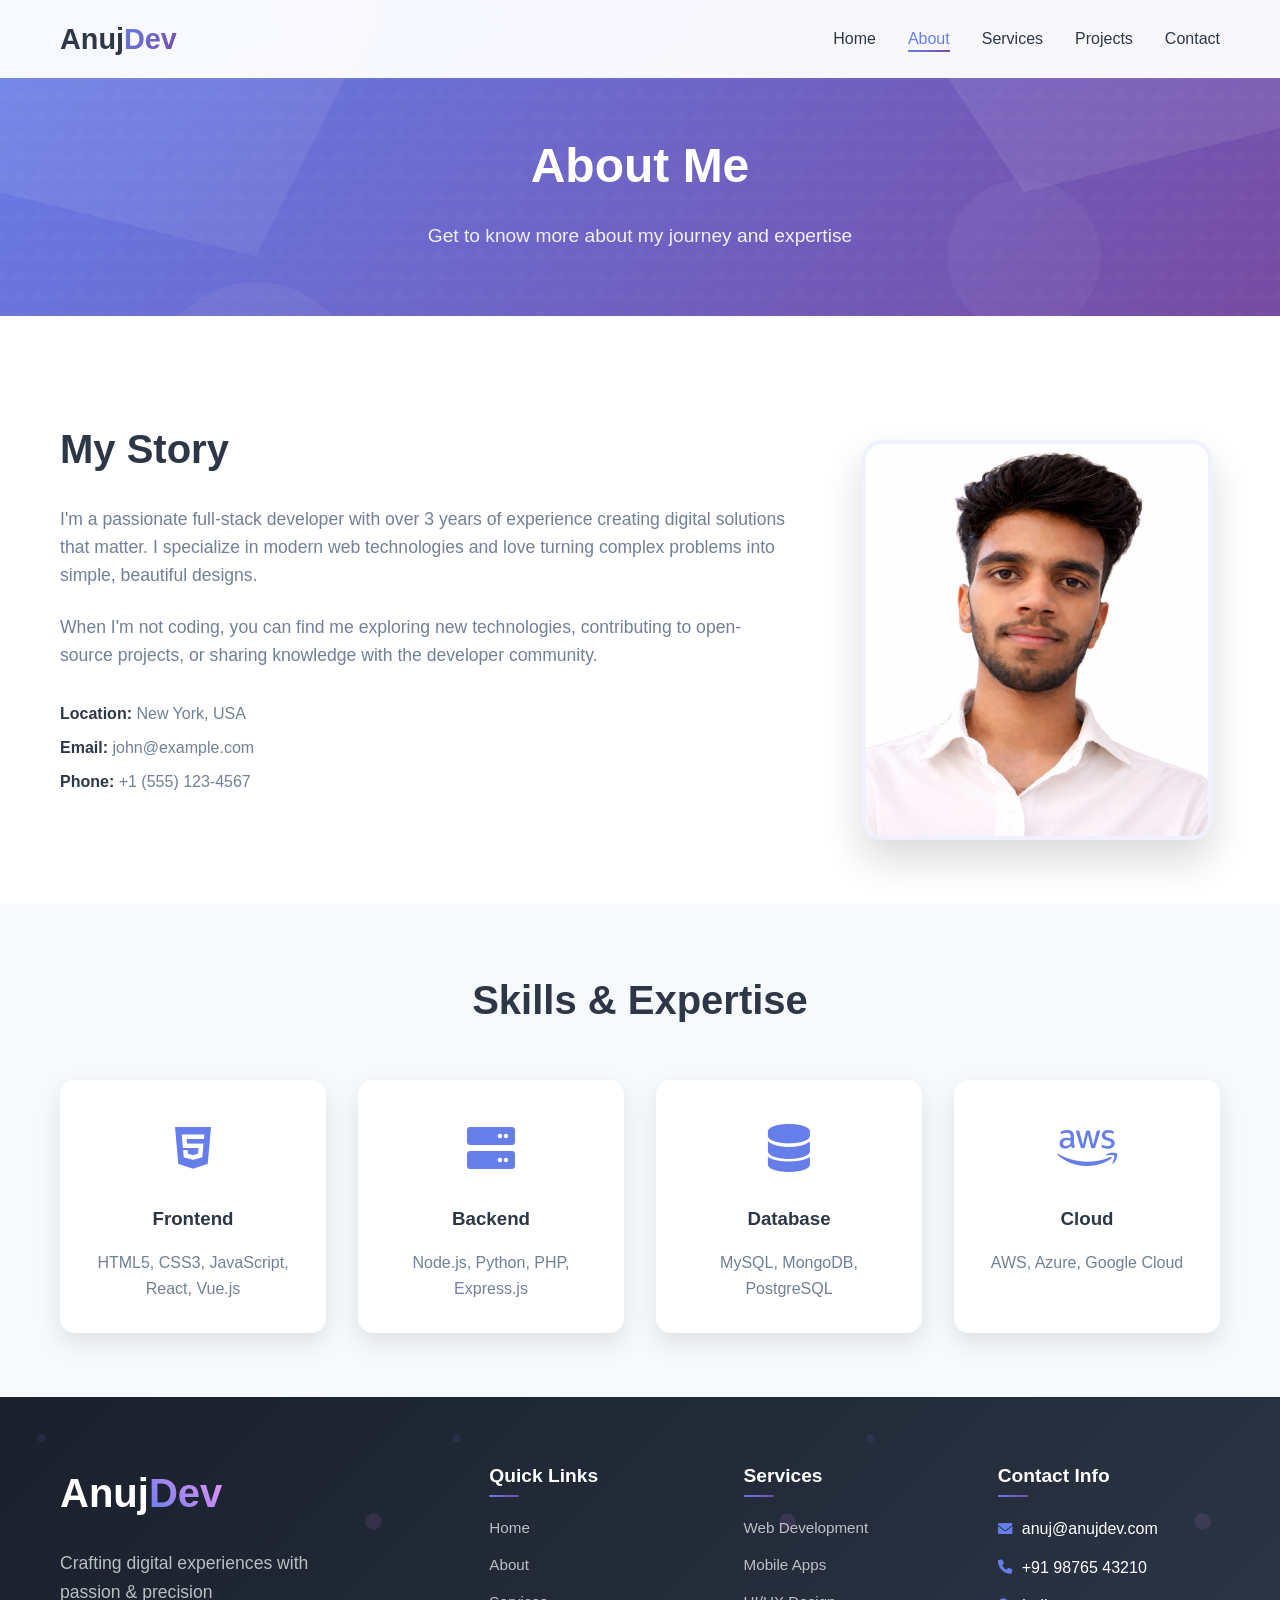
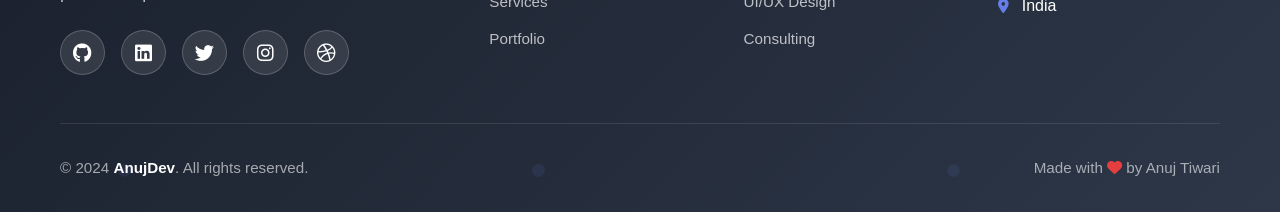
==== about.html @ 418817ad "Initial website upload" ====
<!DOCTYPE html>
<html lang="en">
<head>
    <meta charset="UTF-8">
    <meta name="viewport" content="width=device-width, initial-scale=1.0">
    <title>AnujDev - About</title>
    <link rel="icon" type="image/svg+xml" href="data:image/svg+xml,<svg xmlns='http://www.w3.org/2000/svg' viewBox='0 0 100 100'><text y='.9em' font-size='90'>💻</text></svg>">
    <link rel="stylesheet" href="css/style.css">
    <link href="https://cdnjs.cloudflare.com/ajax/libs/font-awesome/6.0.0/css/all.min.css" rel="stylesheet">
</head>
<body>
    <nav class="navbar">
        <div class="nav-container">
            <div class="logo">Anuj<span class="logo-accent">Dev</span></div>
            <ul class="nav-menu">
                <li><a href="index.html">Home</a></li>
                <li><a href="about.html" class="active">About</a></li>
                <li><a href="services.html">Services</a></li>
                <li><a href="portfolio.html">Projects</a></li>
                <li><a href="contact.html">Contact</a></li>
            </ul>
            <div class="hamburger">
                <span></span>
                <span></span>
                <span></span>
            </div>
        </div>
    </nav>

    <section class="page-header">
        <div class="container">
            <h1>About Me</h1>
            <p>Get to know more about my journey and expertise</p>
        </div>
    </section>

    <section class="about-content">
        <div class="container">
            <div class="about-grid">
                <div class="about-text">
                    <h2>My Story</h2>
                    <p>I'm a passionate full-stack developer with over 3 years of experience creating digital solutions that matter. I specialize in modern web technologies and love turning complex problems into simple, beautiful designs.</p>
                    <p>When I'm not coding, you can find me exploring new technologies, contributing to open-source projects, or sharing knowledge with the developer community.</p>
                    <div class="personal-info">
                        <div class="info-item">
                            <strong>Location:</strong> New York, USA
                        </div>
                        <div class="info-item">
                            <strong>Email:</strong> john@example.com
                        </div>
                        <div class="info-item">
                            <strong>Phone:</strong> +1 (555) 123-4567
                        </div>
                    </div>
                </div>
                <div class="about-image">
                    <img src="images/Profile.jpg" alt="Anuj Tiwari" class="about-profile-photo">
                </div>
            </div>
        </div>
    </section>

    <section class="skills">
        <div class="container">
            <h2>Skills & Expertise</h2>
            <div class="skills-grid">
                <div class="skill-item">
                    <div class="skill-icon">
                        <i class="fab fa-html5"></i>
                    </div>
                    <h3>Frontend</h3>
                    <p>HTML5, CSS3, JavaScript, React, Vue.js</p>
                </div>
                <div class="skill-item">
                    <div class="skill-icon">
                        <i class="fas fa-server"></i>
                    </div>
                    <h3>Backend</h3>
                    <p>Node.js, Python, PHP, Express.js</p>
                </div>
                <div class="skill-item">
                    <div class="skill-icon">
                        <i class="fas fa-database"></i>
                    </div>
                    <h3>Database</h3>
                    <p>MySQL, MongoDB, PostgreSQL</p>
                </div>
                <div class="skill-item">
                    <div class="skill-icon">
                        <i class="fab fa-aws"></i>
                    </div>
                    <h3>Cloud</h3>
                    <p>AWS, Azure, Google Cloud</p>
                </div>
            </div>
        </div>
    </section>

    <footer class="footer">
        <div class="container">
            <div class="footer-content">
                <div class="footer-brand">
                    <div class="footer-logo">Anuj<span class="logo-accent">Dev</span></div>
                    <p class="footer-tagline">Crafting digital experiences with passion & precision</p>
                    <div class="footer-social">
                        <a href="https://github.com/Anuj-Tiwari2504" target="_blank" class="footer-social-link"><i class="fab fa-github"></i></a>
                        <a href="https://www.linkedin.com/in/anuj-tiwari-32aa5432b" target="_blank" class="footer-social-link"><i class="fab fa-linkedin"></i></a>
                        <a href="#" class="footer-social-link"><i class="fab fa-twitter"></i></a>
                        <a href="#" class="footer-social-link"><i class="fab fa-instagram"></i></a>
                        <a href="#" class="footer-social-link"><i class="fab fa-dribbble"></i></a>
                    </div>
                </div>
                <div class="footer-links">
                    <div class="footer-column">
                        <h4>Quick Links</h4>
                        <ul>
                            <li><a href="index.html">Home</a></li>
                            <li><a href="about.html">About</a></li>
                            <li><a href="services.html">Services</a></li>
                            <li><a href="portfolio.html">Portfolio</a></li>
                        </ul>
                    </div>
                    <div class="footer-column">
                        <h4>Services</h4>
                        <ul>
                            <li><a href="services.html">Web Development</a></li>
                            <li><a href="services.html">Mobile Apps</a></li>
                            <li><a href="services.html">UI/UX Design</a></li>
                            <li><a href="services.html">Consulting</a></li>
                        </ul>
                    </div>
                    <div class="footer-column">
                        <h4>Contact Info</h4>
                        <ul>
                            <li><i class="fas fa-envelope"></i> anuj@anujdev.com</li>
                            <li><i class="fas fa-phone"></i> +91 98765 43210</li>
                            <li><i class="fas fa-map-marker-alt"></i> India</li>
                        </ul>
                    </div>
                </div>
            </div>
            <div class="footer-bottom">
                <div class="footer-copyright">
                    <p>&copy; 2024 <strong>AnujDev</strong>. All rights reserved.</p>
                </div>
                <div class="footer-credits">
                    <p>Made with <i class="fas fa-heart"></i> by Anuj Tiwari</p>
                </div>
            </div>
        </div>
    </footer>

    <script src="js/script.js"></script>
</body>
</html>
---- css/style.css ----
* {
    margin: 0;
    padding: 0;
    box-sizing: border-box;
}

:root {
    --primary-color: #667eea;
    --secondary-color: #764ba2;
    --accent-color: #f093fb;
    --text-dark: #2d3748;
    --text-light: #718096;
    --bg-light: #f7fafc;
    --white: #ffffff;
    --shadow: 0 10px 25px rgba(0,0,0,0.1);
    --gradient: linear-gradient(135deg, var(--primary-color) 0%, var(--secondary-color) 100%);
    --gradient-hover: linear-gradient(135deg, var(--secondary-color) 0%, var(--primary-color) 100%);
}

body {
    font-family: 'Inter', -apple-system, BlinkMacSystemFont, sans-serif;
    line-height: 1.6;
    color: var(--text-dark);
    overflow-x: hidden;
}

.container {
    max-width: 1200px;
    margin: 0 auto;
    padding: 0 20px;
}

/* Navigation */
.navbar {
    position: fixed;
    top: 0;
    width: 100%;
    background: rgba(255, 255, 255, 0.95);
    backdrop-filter: blur(10px);
    z-index: 1000;
    padding: 1rem 0;
    transition: all 0.3s ease;
}

.nav-container {
    max-width: 1200px;
    margin: 0 auto;
    padding: 0 20px;
    display: flex;
    justify-content: space-between;
    align-items: center;
}

.logo {
    font-size: 1.8rem;
    font-weight: 800;
    color: var(--text-dark);
}

.logo-accent {
    background: var(--gradient);
    -webkit-background-clip: text;
    -webkit-text-fill-color: transparent;
    background-clip: text;
}

.highlight {
    background: linear-gradient(45deg, #f093fb, #f5576c);
    -webkit-background-clip: text;
    -webkit-text-fill-color: transparent;
    background-clip: text;
}

.nav-menu {
    display: flex;
    list-style: none;
    gap: 2rem;
}

.nav-menu a {
    text-decoration: none;
    color: var(--text-dark);
    font-weight: 500;
    transition: all 0.3s ease;
    position: relative;
}

.nav-menu a:hover,
.nav-menu a.active {
    color: var(--primary-color);
}

.nav-menu a::after {
    content: '';
    position: absolute;
    bottom: -5px;
    left: 0;
    width: 0;
    height: 2px;
    background: var(--gradient);
    transition: width 0.3s ease;
}

.nav-menu a:hover::after,
.nav-menu a.active::after {
    width: 100%;
}

.hamburger {
    display: none;
    flex-direction: column;
    cursor: pointer;
}

.hamburger span {
    width: 25px;
    height: 3px;
    background: var(--text-dark);
    margin: 3px 0;
    transition: 0.3s;
}

/* Hero Section */
.hero {
    min-height: 100vh;
    display: flex;
    align-items: center;
    position: relative;
    background: linear-gradient(135deg, #667eea 0%, #764ba2 50%, #f093fb 100%);
    overflow: hidden;
}

.hero-bg-animation {
    position: absolute;
    top: 0;
    left: 0;
    width: 100%;
    height: 100%;
    background: url('data:image/svg+xml,<svg xmlns="http://www.w3.org/2000/svg" viewBox="0 0 1000 1000"><defs><radialGradient id="a" cx=".5" cy=".5" r=".5"><stop offset="0%" stop-color="%23ffffff" stop-opacity=".1"/><stop offset="100%" stop-color="%23ffffff" stop-opacity="0"/></radialGradient></defs><circle cx="200" cy="200" r="100" fill="url(%23a)"/><circle cx="800" cy="300" r="150" fill="url(%23a)"/><circle cx="400" cy="700" r="120" fill="url(%23a)"/></svg>') no-repeat center center;
    background-size: cover;
    animation: float 20s ease-in-out infinite;
}

.hero-content {
    display: grid;
    grid-template-columns: 1fr 1fr;
    gap: 4rem;
    align-items: center;
    position: relative;
    z-index: 2;
    margin-top: 3rem;
}

.hero-greeting {
    font-size: 1.2rem;
    color: rgba(255, 255, 255, 0.9);
    margin-bottom: 0.2rem;
    font-weight: 500;
}

.hero-name {
    font-size: 4rem;
    font-weight: 800;
    color: white;
    margin-bottom: 1rem;
    line-height: 1.1;
}

.hero-roles {
    height: 60px;
    margin-bottom: 1.5rem;
    position: relative;
    overflow: hidden;
}

.role {
    position: absolute;
    font-size: 1.8rem;
    font-weight: 600;
    color: #f093fb;
    opacity: 0;
    transform: translateY(60px);
    animation: roleRotate 6s infinite;
}

.role:nth-child(1) { animation-delay: 0s; }
.role:nth-child(2) { animation-delay: 2s; }
.role:nth-child(3) { animation-delay: 4s; }

@keyframes roleRotate {
    0%, 33% { opacity: 1; transform: translateY(0); }
    34%, 100% { opacity: 0; transform: translateY(-60px); }
}

.hero-description {
    font-size: 1.2rem;
    color: rgba(255, 255, 255, 0.85);
    margin-bottom: 2.5rem;
    line-height: 1.6;
}

.hero-buttons {
    display: flex;
    gap: 1.5rem;
    margin-bottom: 3rem;
    flex-wrap: wrap;
}

.btn {
    padding: 15px 35px;
    border-radius: 50px;
    text-decoration: none;
    font-weight: 600;
    font-size: 1rem;
    transition: all 0.3s ease;
    display: inline-flex;
    align-items: center;
    gap: 10px;
    border: none;
    cursor: pointer;
    position: relative;
    overflow: hidden;
}

.btn::before {
    content: '';
    position: absolute;
    top: 0;
    left: -100%;
    width: 100%;
    height: 100%;
    background: linear-gradient(90deg, transparent, rgba(255,255,255,0.2), transparent);
    transition: left 0.5s;
}

.btn:hover::before {
    left: 100%;
}

.btn-primary {
    background: rgba(255, 255, 255, 0.15);
    color: white;
    border: 2px solid rgba(255, 255, 255, 0.3);
    backdrop-filter: blur(10px);
}

.btn-primary:hover {
    background: rgba(255, 255, 255, 0.25);
    transform: translateY(-3px);
    box-shadow: 0 10px 30px rgba(0,0,0,0.2);
}

.btn-secondary {
    background: transparent;
    color: white;
    border: 2px solid rgba(255, 255, 255, 0.5);
}

.btn-secondary:hover {
    background: rgba(255, 255, 255, 0.1);
    transform: translateY(-3px);
}

.btn-large {
    padding: 18px 40px;
    font-size: 1.1rem;
}

.hero-social {
    display: flex;
    gap: 1rem;
}

.social-icon {
    width: 50px;
    height: 50px;
    background: rgba(255, 255, 255, 0.1);
    color: white;
    border-radius: 50%;
    display: flex;
    align-items: center;
    justify-content: center;
    text-decoration: none;
    font-size: 1.2rem;
    transition: all 0.3s ease;
    backdrop-filter: blur(10px);
    border: 1px solid rgba(255, 255, 255, 0.2);
}

.social-icon:hover {
    background: rgba(255, 255, 255, 0.2);
    transform: translateY(-3px) scale(1.1);
}

.hero-visual {
    display: flex;
    justify-content: center;
    align-items: center;
}

.hero-image-container {
    position: relative;
    margin-top: 20px;
}

.profile-image {
    width: 400px;
    height: 400px;
    position: relative;
}

.profile-photo {
    width: 100%;
    height: 100%;
    object-fit: cover;
    object-position: center top;
    border-radius: 50%;
    border: 4px solid rgba(255, 255, 255, 0.3);
    backdrop-filter: blur(10px);
    box-shadow: 0 20px 40px rgba(0,0,0,0.2);
}

.image-placeholder {
    width: 100%;
    height: 100%;
    background: rgba(255, 255, 255, 0.1);
    border-radius: 50%;
    display: flex;
    align-items: center;
    justify-content: center;
    font-size: 6rem;
    color: rgba(255, 255, 255, 0.8);
    border: 3px solid rgba(255, 255, 255, 0.2);
    backdrop-filter: blur(10px);
    animation: profileFloat 6s ease-in-out infinite;
}

@keyframes profileFloat {
    0%, 100% { transform: translateY(0px) rotate(0deg); }
    50% { transform: translateY(-20px) rotate(5deg); }
}

.floating-elements {
    position: absolute;
    top: 0;
    left: 0;
    width: 100%;
    height: 100%;
}

.floating-icon {
    position: absolute;
    width: 60px;
    height: 60px;
    background: rgba(255, 255, 255, 0.15);
    border-radius: 50%;
    display: flex;
    align-items: center;
    justify-content: center;
    font-size: 1.5rem;
    color: white;
    backdrop-filter: blur(10px);
    border: 1px solid rgba(255, 255, 255, 0.2);
    animation: floatAround 8s ease-in-out infinite;
    animation-delay: var(--delay);
}

.floating-icon:nth-child(1) { top: -30px; right: -30px; }
.floating-icon:nth-child(2) { bottom: -30px; left: -30px; }
.floating-icon:nth-child(3) { bottom: -30px; right: -30px; }
.floating-icon:nth-child(4) { top: -30px; left: -30px; }

@keyframes floatAround {
    0%, 100% { transform: translateY(0px) translateX(0px); }
    25% { transform: translateY(-15px) translateX(10px); }
    50% { transform: translateY(-10px) translateX(-5px); }
    75% { transform: translateY(5px) translateX(15px); }
}

.scroll-indicator {
    position: absolute;
    bottom: 30px;
    left: 50%;
    transform: translateX(-50%);
    animation: bounce 2s infinite;
}

.scroll-arrow {
    width: 30px;
    height: 30px;
    border: 2px solid rgba(255, 255, 255, 0.6);
    border-top: none;
    border-left: none;
    transform: rotate(45deg);
}

@keyframes bounce {
    0%, 20%, 50%, 80%, 100% { transform: translateX(-50%) translateY(0); }
    40% { transform: translateX(-50%) translateY(-10px); }
    60% { transform: translateX(-50%) translateY(-5px); }
}

/* Stats Section */
.stats {
    padding: 6rem 0;
    background: linear-gradient(135deg, #f8fafc 0%, #e2e8f0 100%);
    position: relative;
}

.stats::before {
    content: '';
    position: absolute;
    top: 0;
    left: 0;
    right: 0;
    height: 100px;
    background: linear-gradient(135deg, #667eea 0%, #764ba2 50%, #f093fb 100%);
    clip-path: polygon(0 0, 100% 0, 100% 50%, 0 100%);
}

.stats-grid {
    display: grid;
    grid-template-columns: repeat(auto-fit, minmax(250px, 1fr));
    gap: 2rem;
    position: relative;
    z-index: 2;
}

.stat-card {
    background: white;
    padding: 2.5rem 2rem;
    border-radius: 20px;
    text-align: center;
    box-shadow: 0 10px 30px rgba(0,0,0,0.1);
    transition: all 0.3s ease;
    border: 1px solid rgba(102, 126, 234, 0.1);
    position: relative;
    overflow: hidden;
}

.stat-card::before {
    content: '';
    position: absolute;
    top: 0;
    left: 0;
    right: 0;
    height: 4px;
    background: var(--gradient);
}

.stat-card:hover {
    transform: translateY(-10px);
    box-shadow: 0 20px 40px rgba(0,0,0,0.15);
}

.stat-icon {
    width: 70px;
    height: 70px;
    background: var(--gradient);
    border-radius: 50%;
    display: flex;
    align-items: center;
    justify-content: center;
    margin: 0 auto 1.5rem;
    font-size: 1.8rem;
    color: white;
}

.stat-number {
    font-size: 3rem;
    font-weight: 800;
    color: var(--primary-color);
    margin-bottom: 0.5rem;
    font-family: 'Inter', sans-serif;
}

.stat-label {
    color: var(--text-light);
    font-weight: 500;
    font-size: 1rem;
}

/* Skills Preview Section */
.skills-preview {
    padding: 6rem 0;
    background: white;
}

.section-header {
    text-align: center;
    margin-bottom: 4rem;
}

.section-header h2 {
    font-size: 3rem;
    font-weight: 700;
    color: var(--text-dark);
    margin-bottom: 1rem;
    position: relative;
}

.section-header h2::after {
    content: '';
    position: absolute;
    bottom: -10px;
    left: 50%;
    transform: translateX(-50%);
    width: 80px;
    height: 4px;
    background: var(--gradient);
    border-radius: 2px;
}

.section-header p {
    font-size: 1.2rem;
    color: var(--text-light);
    max-width: 600px;
    margin: 0 auto;
}

.skills-grid {
    display: grid;
    grid-template-columns: repeat(auto-fit, minmax(300px, 1fr));
    gap: 2.5rem;
}

.skill-card {
    background: white;
    padding: 3rem 2rem;
    border-radius: 20px;
    text-align: center;
    box-shadow: 0 10px 30px rgba(0,0,0,0.08);
    transition: all 0.3s ease;
    border: 1px solid rgba(102, 126, 234, 0.1);
    position: relative;
    overflow: hidden;
}

.skill-card::before {
    content: '';
    position: absolute;
    top: 0;
    left: 0;
    right: 0;
    bottom: 0;
    background: var(--gradient);
    opacity: 0;
    transition: opacity 0.3s ease;
}

.skill-card:hover::before {
    opacity: 0.05;
}

.skill-card:hover {
    transform: translateY(-10px);
    box-shadow: 0 20px 40px rgba(102, 126, 234, 0.15);
}

.skill-card .skill-icon {
    width: 80px;
    height: 80px;
    background: var(--gradient);
    border-radius: 20px;
    display: flex;
    align-items: center;
    justify-content: center;
    margin: 0 auto 2rem;
    font-size: 2rem;
    color: white;
    position: relative;
    z-index: 2;
}

.skill-card h3 {
    font-size: 1.5rem;
    font-weight: 600;
    color: var(--text-dark);
    margin-bottom: 1rem;
    position: relative;
    z-index: 2;
}

.skill-card p {
    color: var(--text-light);
    line-height: 1.6;
    position: relative;
    z-index: 2;
}

/* Page Header */
.page-header {
    padding: 8rem 0 4rem;
    background: var(--gradient);
    color: white;
    text-align: center;
    position: relative;
    overflow: hidden;
}

.page-header::before {
    content: '';
    position: absolute;
    top: 0;
    left: 0;
    right: 0;
    bottom: 0;
    background: url('data:image/svg+xml,<svg xmlns="http://www.w3.org/2000/svg" viewBox="0 0 1000 1000"><defs><linearGradient id="grad1" x1="0%" y1="0%" x2="100%" y2="100%"><stop offset="0%" stop-color="rgba(255,255,255,0.1)"/><stop offset="100%" stop-color="rgba(255,255,255,0.05)"/></linearGradient></defs><polygon points="0,0 300,0 200,200 0,150" fill="url(%23grad1)"/><polygon points="700,0 1000,0 1000,100 800,150" fill="rgba(255,255,255,0.08)"/><polygon points="0,800 150,700 0,1000" fill="rgba(255,255,255,0.06)"/><polygon points="850,700 1000,600 1000,1000 700,1000" fill="rgba(255,255,255,0.07)"/><circle cx="200" cy="300" r="80" fill="rgba(255,255,255,0.05)"/><circle cx="800" cy="200" r="60" fill="rgba(255,255,255,0.04)"/><circle cx="150" cy="700" r="40" fill="rgba(255,255,255,0.06)"/></svg>'), linear-gradient(45deg, rgba(255,255,255,0.02) 25%, transparent 25%), linear-gradient(-45deg, rgba(255,255,255,0.02) 25%, transparent 25%);
    background-size: cover, 20px 20px, 20px 20px;
    animation: float 30s ease-in-out infinite;
}

.page-header h1 {
    font-size: 3rem;
    margin-bottom: 1rem;
}

.page-header p {
    font-size: 1.2rem;
    opacity: 0.9;
}

/* About Section */
.about-content {
    padding: 4rem 0;
}

.about-grid {
    display: grid;
    grid-template-columns: 2fr 1fr;
    gap: 4rem;
    align-items: center;
}

.about-text h2 {
    font-size: 2.5rem;
    margin-bottom: 1.5rem;
    color: var(--text-dark);
}

.about-text p {
    margin-bottom: 1.5rem;
    color: var(--text-light);
    font-size: 1.1rem;
}

.about-image {
    display: flex;
    justify-content: center;
    align-items: center;
    position: relative;
    margin-top: 60px;
}

.about-profile-photo {
    width: 350px;
    height: 400px;
    object-fit: cover;
    object-position: center top;
    border-radius: 20px;
    box-shadow: 0 20px 40px rgba(0,0,0,0.15);
    border: 4px solid rgba(102, 126, 234, 0.1);
}

.personal-info {
    margin-top: 2rem;
}

.info-item {
    margin-bottom: 0.5rem;
    color: var(--text-light);
}

.info-item strong {
    color: var(--text-dark);
}

/* Skills Section */
.skills {
    padding: 4rem 0;
    background: var(--bg-light);
}

.skills h2 {
    text-align: center;
    font-size: 2.5rem;
    margin-bottom: 3rem;
}

.skills-grid {
    display: grid;
    grid-template-columns: repeat(auto-fit, minmax(250px, 1fr));
    gap: 2rem;
}

.skill-item {
    background: white;
    padding: 2rem;
    border-radius: 15px;
    text-align: center;
    box-shadow: var(--shadow);
    transition: transform 0.3s ease;
}

.skill-item:hover {
    transform: translateY(-5px);
}

.skill-icon {
    font-size: 3rem;
    color: var(--primary-color);
    margin-bottom: 1rem;
}

.skill-item h3 {
    margin-bottom: 1rem;
    color: var(--text-dark);
}

.skill-item p {
    color: var(--text-light);
}

/* Services Section */
.services {
    padding: 4rem 0;
}

.services-grid {
    display: grid;
    grid-template-columns: repeat(auto-fit, minmax(350px, 1fr));
    gap: 2rem;
}

.service-card {
    background: white;
    padding: 2.5rem;
    border-radius: 20px;
    box-shadow: var(--shadow);
    transition: all 0.3s ease;
    position: relative;
    border: 2px solid transparent;
    display: flex;
    flex-direction: column;
    min-height: 450px;
}

.service-card:hover {
    transform: translateY(-10px);
    box-shadow: 0 20px 40px rgba(0,0,0,0.15);
}

.service-card.featured {
    border: 2px solid var(--primary-color);
    transform: scale(1.05);
}

.service-icon {
    font-size: 3rem;
    color: var(--primary-color);
    margin-bottom: 1.5rem;
}

.service-card h3 {
    font-size: 1.5rem;
    margin-bottom: 1rem;
    color: var(--text-dark);
}

.service-card p {
    color: var(--text-light);
    margin-bottom: 1.5rem;
}

.service-card ul {
    list-style: none;
    margin-bottom: 2rem;
    flex-grow: 1;
}

.service-card li {
    padding: 0.5rem 0;
    color: var(--text-light);
    position: relative;
    padding-left: 1.5rem;
}

.service-card li::before {
    content: '✓';
    position: absolute;
    left: 0;
    color: var(--primary-color);
    font-weight: bold;
}

.service-price {
    font-size: 1.5rem;
    font-weight: 700;
    color: var(--primary-color);
    margin-top: auto;
}

.popular-badge {
    position: absolute;
    top: -10px;
    right: 20px;
    background: var(--gradient);
    color: white;
    padding: 5px 15px;
    border-radius: 20px;
    font-size: 0.8rem;
    font-weight: 600;
}

/* Portfolio Section */
.portfolio-filter {
    padding: 2rem 0;
    text-align: center;
}

.filter-buttons {
    display: flex;
    justify-content: center;
    gap: 1rem;
    flex-wrap: wrap;
}

.filter-btn {
    padding: 10px 25px;
    border: 2px solid var(--primary-color);
    background: transparent;
    color: var(--primary-color);
    border-radius: 25px;
    cursor: pointer;
    transition: all 0.3s ease;
    font-weight: 500;
}

.filter-btn.active,
.filter-btn:hover {
    background: var(--primary-color);
    color: white;
}

.portfolio-grid {
    padding: 2rem 0 4rem;
}

.projects-grid {
    display: grid;
    grid-template-columns: repeat(auto-fit, minmax(350px, 1fr));
    gap: 2rem;
}

.project-card {
    background: white;
    border-radius: 15px;
    overflow: hidden;
    box-shadow: var(--shadow);
    transition: all 0.3s ease;
}

.project-card:hover {
    transform: translateY(-5px);
    box-shadow: 0 20px 40px rgba(0,0,0,0.15);
}

.project-image {
    position: relative;
    height: 250px;
    overflow: hidden;
}

.project-photo {
    width: 100%;
    height: 100%;
    object-fit: cover;
    object-position: center;
}

.placeholder-image {
    width: 100%;
    height: 100%;
    background: var(--gradient);
    display: flex;
    align-items: center;
    justify-content: center;
    font-size: 4rem;
    color: white;
}

.placeholder-image.food-delivery {
    background: linear-gradient(135deg, #ff6d00 0%, #ff9500 100%);
}

.project-overlay {
    position: absolute;
    top: 0;
    left: 0;
    right: 0;
    bottom: 0;
    background: rgba(0,0,0,0.8);
    display: flex;
    align-items: center;
    justify-content: center;
    opacity: 0;
    transition: opacity 0.3s ease;
}

.project-card:hover .project-overlay {
    opacity: 1;
}

.project-links {
    display: flex;
    gap: 1rem;
}

.project-link {
    width: 50px;
    height: 50px;
    background: white;
    color: var(--primary-color);
    border-radius: 50%;
    display: flex;
    align-items: center;
    justify-content: center;
    text-decoration: none;
    transition: all 0.3s ease;
}

.project-link:hover {
    background: var(--primary-color);
    color: white;
    transform: scale(1.1);
}

.project-info {
    padding: 1.5rem;
}

.project-info h3 {
    margin-bottom: 0.5rem;
    color: var(--text-dark);
}

.project-info p {
    color: var(--text-light);
    margin-bottom: 1rem;
}

.project-tech {
    display: flex;
    gap: 0.5rem;
    flex-wrap: wrap;
}

.project-tech span {
    background: var(--bg-light);
    color: var(--primary-color);
    padding: 4px 12px;
    border-radius: 15px;
    font-size: 0.8rem;
    font-weight: 500;
}

/* Contact Section */
.contact-section {
    padding: 4rem 0;
}

.contact-grid {
    display: grid;
    grid-template-columns: 1fr 1fr;
    gap: 4rem;
}

.contact-info h2 {
    font-size: 2.5rem;
    margin-bottom: 1.5rem;
    color: var(--text-dark);
}

.contact-info p {
    color: var(--text-light);
    margin-bottom: 2rem;
    font-size: 1.1rem;
}

.contact-items {
    display: flex;
    flex-direction: column;
    gap: 1.5rem;
}

.contact-item {
    display: flex;
    align-items: center;
    gap: 1rem;
}

.contact-icon {
    width: 50px;
    height: 50px;
    background: var(--gradient);
    color: white;
    border-radius: 50%;
    display: flex;
    align-items: center;
    justify-content: center;
    font-size: 1.2rem;
}

.contact-details h3 {
    margin-bottom: 0.25rem;
    color: var(--text-dark);
}

.contact-details p {
    color: var(--text-light);
    margin: 0;
}

.contact-form {
    background: white;
    padding: 2.5rem;
    border-radius: 20px;
    box-shadow: var(--shadow);
}

.form-group {
    margin-bottom: 1.5rem;
}

.form-group label {
    display: block;
    margin-bottom: 0.5rem;
    color: var(--text-dark);
    font-weight: 500;
}

.form-group input,
.form-group select,
.form-group textarea {
    width: 100%;
    padding: 12px 15px;
    border: 2px solid #e2e8f0;
    border-radius: 10px;
    font-size: 1rem;
    transition: border-color 0.3s ease;
}

.form-group input:focus,
.form-group select:focus,
.form-group textarea:focus {
    outline: none;
    border-color: var(--primary-color);
}

.form-group textarea {
    resize: vertical;
    min-height: 120px;
}

/* CTA Section */
.cta-section {
    padding: 4rem 0;
    background: var(--gradient);
    color: white;
    text-align: center;
}

.cta-content h2 {
    font-size: 2.5rem;
    margin-bottom: 1rem;
}

.cta-content p {
    font-size: 1.2rem;
    margin-bottom: 2rem;
    opacity: 0.9;
}

.cta-buttons {
    display: flex;
    justify-content: center;
    gap: 1rem;
    flex-wrap: wrap;
}

/* Footer */
.footer {
    background: linear-gradient(135deg, #1a202c 0%, #2d3748 100%);
    color: white;
    padding: 4rem 0 0;
    position: relative;
    overflow: hidden;
}

.footer::before {
    content: '';
    position: absolute;
    top: 0;
    left: 0;
    right: 0;
    bottom: 0;
    background: url('data:image/svg+xml,<svg xmlns="http://www.w3.org/2000/svg" viewBox="0 0 100 100"><circle cx="10" cy="10" r="1" fill="rgba(102,126,234,0.1)"/><circle cx="90" cy="30" r="2" fill="rgba(240,147,251,0.1)"/><circle cx="30" cy="90" r="1.5" fill="rgba(102,126,234,0.1)"/></svg>');
    animation: float 30s ease-in-out infinite;
}

.footer-content {
    display: grid;
    grid-template-columns: 1fr 2fr;
    gap: 4rem;
    margin-bottom: 3rem;
    position: relative;
    z-index: 2;
}

.footer-brand {
    display: flex;
    flex-direction: column;
    gap: 1.5rem;
}

.footer-logo {
    font-size: 2.5rem;
    font-weight: 800;
    color: white;
}

.footer-logo .logo-accent {
    background: linear-gradient(45deg, #667eea, #f093fb);
    -webkit-background-clip: text;
    -webkit-text-fill-color: transparent;
    background-clip: text;
}

.footer-tagline {
    color: rgba(255, 255, 255, 0.7);
    font-size: 1.1rem;
    line-height: 1.6;
    max-width: 300px;
}

.footer-social {
    display: flex;
    gap: 1rem;
}

.footer-social-link {
    width: 45px;
    height: 45px;
    background: rgba(255, 255, 255, 0.1);
    color: white;
    border-radius: 50%;
    display: flex;
    align-items: center;
    justify-content: center;
    text-decoration: none;
    font-size: 1.2rem;
    transition: all 0.3s ease;
    border: 1px solid rgba(255, 255, 255, 0.2);
    backdrop-filter: blur(10px);
}

.footer-social-link:hover {
    background: var(--gradient);
    transform: translateY(-3px) scale(1.1);
    box-shadow: 0 10px 20px rgba(102, 126, 234, 0.3);
}

.footer-links {
    display: grid;
    grid-template-columns: repeat(3, 1fr);
    gap: 2rem;
}

.footer-column h4 {
    font-size: 1.2rem;
    font-weight: 600;
    margin-bottom: 1.5rem;
    color: white;
    position: relative;
}

.footer-column h4::after {
    content: '';
    position: absolute;
    bottom: -5px;
    left: 0;
    width: 30px;
    height: 2px;
    background: var(--gradient);
    border-radius: 1px;
}

.footer-column ul {
    list-style: none;
    display: flex;
    flex-direction: column;
    gap: 0.8rem;
}

.footer-column ul li {
    display: flex;
    align-items: center;
    gap: 0.5rem;
}

.footer-column ul li a {
    color: rgba(255, 255, 255, 0.7);
    text-decoration: none;
    transition: all 0.3s ease;
    font-size: 0.95rem;
}

.footer-column ul li a:hover {
    color: #f093fb;
    transform: translateX(5px);
}

.footer-column ul li i {
    color: var(--primary-color);
    width: 16px;
    font-size: 0.9rem;
}

.footer-bottom {
    border-top: 1px solid rgba(255, 255, 255, 0.1);
    padding: 2rem 0;
    display: flex;
    justify-content: space-between;
    align-items: center;
    position: relative;
    z-index: 2;
}

.footer-copyright p {
    color: rgba(255, 255, 255, 0.6);
    font-size: 0.95rem;
}

.footer-copyright strong {
    color: white;
    font-weight: 600;
}

.footer-credits p {
    color: rgba(255, 255, 255, 0.6);
    font-size: 0.95rem;
}

.footer-credits i {
    color: #e53e3e;
    animation: heartbeat 1.5s ease-in-out infinite;
}

@keyframes heartbeat {
    0%, 100% { transform: scale(1); }
    50% { transform: scale(1.1); }
}

@media (max-width: 768px) {
    .footer-content {
        grid-template-columns: 1fr;
        gap: 2rem;
    }
    
    .footer-links {
        grid-template-columns: 1fr;
        gap: 1.5rem;
    }
    
    .footer-bottom {
        flex-direction: column;
        gap: 1rem;
        text-align: center;
    }
}

/* Responsive Design */
@media (max-width: 1024px) {
    .hero-content {
        gap: 3rem;
    }
    
    .hero-name {
        font-size: 3.5rem;
    }
    
    .profile-image {
        width: 350px;
        height: 350px;
    }
    
    .services-grid,
    .projects-grid {
        grid-template-columns: repeat(auto-fit, minmax(300px, 1fr));
    }
}

@media (max-width: 768px) {
    .hamburger {
        display: flex;
    }
    
    .nav-menu {
        position: fixed;
        left: -100%;
        top: 70px;
        flex-direction: column;
        background-color: white;
        width: 100%;
        text-align: center;
        transition: 0.3s;
        box-shadow: var(--shadow);
        padding: 2rem 0;
    }
    
    .nav-menu.active {
        left: 0;
    }
    
    .hero {
        padding: 4rem 0 2rem;
        min-height: auto;
    }
    
    .hero-content {
        grid-template-columns: 1fr;
        text-align: center;
        gap: 2rem;
    }
    
    .hero-image-container {
        order: -1;
        margin-top: 0;
        margin-bottom: 2rem;
    }
    
    .hero-name {
        font-size: 2.5rem;
        line-height: 1.2;
    }
    
    .hero-roles {
        height: 50px;
        margin-bottom: 1rem;
    }
    
    .role {
        font-size: 1.4rem;
    }
    
    .hero-description {
        font-size: 1.1rem;
        margin-bottom: 2rem;
    }
    
    .hero-buttons {
        justify-content: center;
        gap: 1rem;
        margin-bottom: 2rem;
    }
    
    .profile-image {
        width: 280px;
        height: 280px;
    }
    
    .image-placeholder {
        font-size: 4rem;
    }
    
    .floating-icon {
        width: 45px;
        height: 45px;
        font-size: 1.2rem;
    }
    
    .about-grid,
    .contact-grid {
        grid-template-columns: 1fr;
        gap: 2rem;
    }
    
    .services-grid,
    .projects-grid,
    .skills-grid {
        grid-template-columns: 1fr;
    }
    
    .section-header h2 {
        font-size: 2.2rem;
    }
    
    .page-header h1 {
        font-size: 2rem;
    }
    
    .stat-card {
        padding: 2rem 1.5rem;
    }
    
    .skill-card {
        padding: 2rem 1.5rem;
    }
    
    .footer-content {
        grid-template-columns: 1fr;
        gap: 2rem;
    }
    
    .footer-links {
        grid-template-columns: 1fr;
        gap: 1.5rem;
    }
    
    .footer-bottom {
        flex-direction: column;
        gap: 1rem;
        text-align: center;
    }
    
    .filter-buttons {
        flex-wrap: wrap;
        gap: 0.5rem;
    }
    
    .filter-btn {
        padding: 8px 20px;
        font-size: 0.9rem;
    }
}

@media (max-width: 480px) {
    .container {
        padding: 0 15px;
    }
    
    .hero {
        padding: 3rem 0 1rem;
    }
    
    .hero-name {
        font-size: 2rem;
        line-height: 1.1;
        margin-bottom: 0.5rem;
    }
    
    .hero-greeting {
        font-size: 1rem;
        margin-bottom: 0.5rem;
    }
    
    .hero-roles {
        height: 40px;
        margin-bottom: 1rem;
    }
    
    .role {
        font-size: 1.2rem;
    }
    
    .hero-description {
        font-size: 1rem;
        margin-bottom: 1.5rem;
        line-height: 1.5;
    }
    
    .hero-buttons {
        flex-direction: column;
        align-items: center;
        gap: 0.8rem;
        margin-bottom: 1.5rem;
    }
    
    .btn {
        width: 100%;
        max-width: 250px;
        justify-content: center;
        padding: 12px 25px;
        font-size: 0.9rem;
    }
    
    .service-card,
    .contact-form {
        padding: 1.5rem;
    }
    
    .profile-image {
        width: 220px;
        height: 220px;
    }
    
    .floating-icon {
        display: none;
    }
    
    .hero-social {
        justify-content: center;
        gap: 0.8rem;
    }
    
    .social-icon {
        width: 45px;
        height: 45px;
        font-size: 1.1rem;
    }
    
    .section-header h2 {
        font-size: 1.8rem;
    }
    
    .section-header p {
        font-size: 1rem;
    }
    
    .page-header {
        padding: 6rem 0 3rem;
    }
    
    .page-header h1 {
        font-size: 1.8rem;
    }
    
    .page-header p {
        font-size: 1rem;
    }
    
    .stat-number {
        font-size: 2.5rem;
    }
    
    .stat-icon {
        width: 60px;
        height: 60px;
        font-size: 1.5rem;
    }
    
    .project-info h3 {
        font-size: 1.2rem;
    }
    
    .project-info p {
        font-size: 0.9rem;
    }
    
    .project-tech span {
        font-size: 0.75rem;
        padding: 3px 10px;
    }
    
    .service-card h3 {
        font-size: 1.3rem;
    }
    
    .service-card p {
        font-size: 0.9rem;
    }
    
    .service-card li {
        font-size: 0.9rem;
    }
    
    .footer-logo {
        font-size: 2rem;
    }
    
    .footer-tagline {
        font-size: 1rem;
    }
}

@media (max-width: 320px) {
    .hero {
        padding: 2rem 0 1rem;
    }
    
    .hero-name {
        font-size: 1.8rem;
        line-height: 1.1;
    }
    
    .hero-greeting {
        font-size: 0.9rem;
    }
    
    .hero-roles {
        height: 35px;
    }
    
    .role {
        font-size: 1.1rem;
    }
    
    .hero-description {
        font-size: 0.9rem;
        line-height: 1.4;
    }
    
    .profile-image {
        width: 180px;
        height: 180px;
    }
    
    .btn {
        padding: 10px 20px;
        font-size: 0.85rem;
        max-width: 200px;
    }
    
    .section-header h2 {
        font-size: 1.6rem;
    }
    
    .page-header h1 {
        font-size: 1.6rem;
    }
    
    .stat-card,
    .skill-card,
    .service-card {
        padding: 1.2rem;
    }
    
    .project-info {
        padding: 1.2rem;
    }
    
    .social-icon {
        width: 40px;
        height: 40px;
        font-size: 1rem;
    }
}

/* Chatbot Styles */
.chatbot-container {
    position: fixed;
    bottom: 20px;
    right: 20px;
    width: 350px;
    height: 500px;
    background: white;
    border-radius: 15px;
    box-shadow: 0 10px 30px rgba(0,0,0,0.2);
    display: flex;
    flex-direction: column;
    z-index: 1000;
    border: 1px solid rgba(102, 126, 234, 0.2);
}

.chatbot-header {
    background: var(--gradient);
    color: white;
    padding: 15px 20px;
    border-radius: 15px 15px 0 0;
    display: flex;
    justify-content: space-between;
    align-items: center;
}

.chatbot-title {
    font-weight: 600;
    display: flex;
    align-items: center;
}

.chatbot-close {
    background: none;
    border: none;
    color: white;
    font-size: 20px;
    cursor: pointer;
    padding: 0;
    width: 25px;
    height: 25px;
    display: flex;
    align-items: center;
    justify-content: center;
}

.chatbot-messages {
    flex: 1;
    padding: 20px;
    overflow-y: auto;
    display: flex;
    flex-direction: column;
    gap: 15px;
}

.message {
    display: flex;
}

.user-message {
    justify-content: flex-end;
}

.bot-message {
    justify-content: flex-start;
}

.message-content {
    max-width: 80%;
    padding: 12px 16px;
    border-radius: 18px;
    font-size: 14px;
    line-height: 1.4;
}

.user-message .message-content {
    background: var(--gradient);
    color: white;
}

.bot-message .message-content {
    background: #f1f3f5;
    color: var(--text-dark);
}

.chatbot-input {
    padding: 15px 20px;
    border-top: 1px solid #e9ecef;
    display: flex;
    gap: 10px;
}

.chatbot-input input {
    flex: 1;
    padding: 10px 15px;
    border: 1px solid #e9ecef;
    border-radius: 20px;
    outline: none;
    font-size: 14px;
}

.chatbot-input input:focus {
    border-color: var(--primary-color);
}

.send-btn {
    background: var(--gradient);
    color: white;
    border: none;
    padding: 10px 20px;
    border-radius: 20px;
    cursor: pointer;
    font-size: 14px;
    font-weight: 500;
    transition: all 0.3s ease;
}

.send-btn:hover {
    transform: translateY(-2px);
    box-shadow: 0 5px 15px rgba(102, 126, 234, 0.3);
}

@media (max-width: 480px) {
    .chatbot-container {
        width: 300px;
        height: 400px;
        bottom: 10px;
        right: 10px;
    }
}

/* AI Assistant Button */
.ai-assistant-btn {
    position: absolute;
    bottom: -20px;
    right: -20px;
    width: 60px;
    height: 60px;
    background: var(--gradient);
    border: none;
    border-radius: 50%;
    color: white;
    cursor: pointer;
    display: flex;
    align-items: center;
    justify-content: center;
    box-shadow: 0 8px 25px rgba(102, 126, 234, 0.4);
    transition: all 0.3s ease;
    z-index: 10;
}

.ai-assistant-btn:hover {
    transform: translateY(-3px) scale(1.1);
    box-shadow: 0 12px 35px rgba(102, 126, 234, 0.6);
}

.ai-assistant-btn:active {
    transform: translateY(-1px) scale(1.05);
}

/* AI Contact Button - Fixed Corner */
.ai-contact-btn {
    position: fixed;
    bottom: 30px;
    right: 30px;
    width: 70px;
    height: 70px;
    background: var(--gradient);
    border: none;
    border-radius: 50%;
    color: white;
    cursor: pointer;
    display: flex;
    align-items: center;
    justify-content: center;
    box-shadow: 0 10px 30px rgba(102, 126, 234, 0.5);
    transition: all 0.3s ease;
    z-index: 999;
}

.ai-contact-btn:hover {
    transform: translateY(-5px) scale(1.1);
    box-shadow: 0 15px 40px rgba(102, 126, 234, 0.7);
}

.ai-contact-btn:active {
    transform: translateY(-2px) scale(1.05);
}

@media (max-width: 768px) {
    .ai-assistant-btn {
        width: 50px;
        height: 50px;
        bottom: -15px;
        right: -15px;
    }
    
    .ai-assistant-btn svg {
        width: 20px;
        height: 20px;
    }
    
    .ai-contact-btn {
        width: 60px;
        height: 60px;
        bottom: 20px;
        right: 20px;
    }
    
    .ai-contact-btn svg {
        width: 20px;
        height: 20px;
    }
}
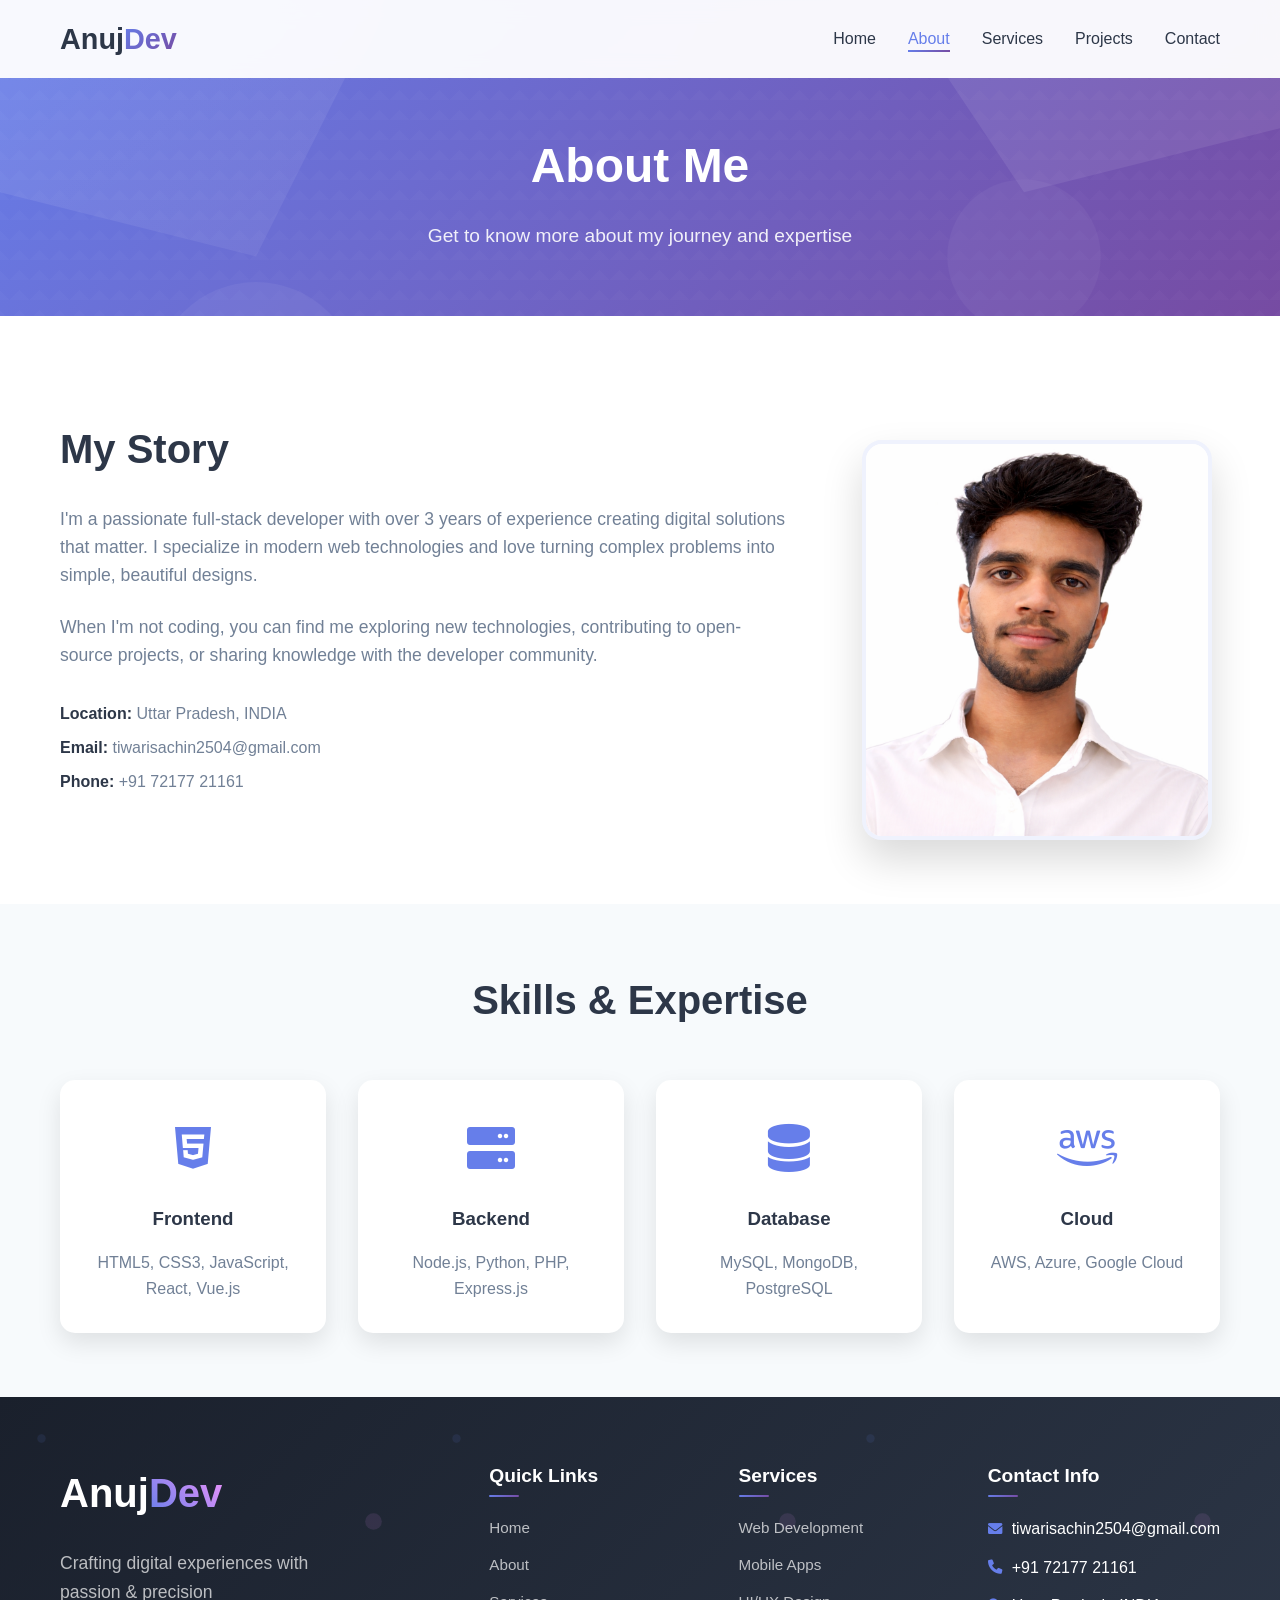
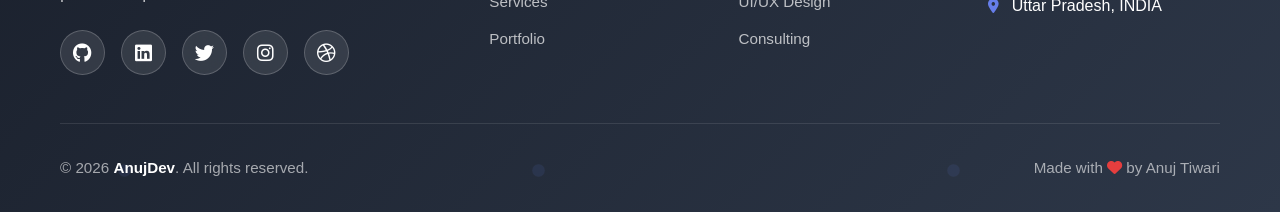
==== commit 3cfb4ed3: "Updated UI and fixed bugs" ====
--- a/about.html
+++ b/about.html
@@ -43,13 +43,13 @@
                     <p>When I'm not coding, you can find me exploring new technologies, contributing to open-source projects, or sharing knowledge with the developer community.</p>
                     <div class="personal-info">
                         <div class="info-item">
-                            <strong>Location:</strong> New York, USA
+                            <strong>Location:</strong> Uttar Pradesh, INDIA
                         </div>
                         <div class="info-item">
-                            <strong>Email:</strong> john@example.com
+                            <strong>Email:</strong> tiwarisachin2504@gmail.com
                         </div>
                         <div class="info-item">
-                            <strong>Phone:</strong> +1 (555) 123-4567
+                            <strong>Phone:</strong> +91 72177 21161
                         </div>
                     </div>
                 </div>
@@ -132,16 +132,16 @@
                     <div class="footer-column">
                         <h4>Contact Info</h4>
                         <ul>
-                            <li><i class="fas fa-envelope"></i> anuj@anujdev.com</li>
-                            <li><i class="fas fa-phone"></i> +91 98765 43210</li>
-                            <li><i class="fas fa-map-marker-alt"></i> India</li>
+                            <li><i class="fas fa-envelope"></i> tiwarisachin2504@gmail.com</li>
+                            <li><i class="fas fa-phone"></i> +91 72177 21161</li>
+                            <li><i class="fas fa-map-marker-alt"></i> Uttar Pradesh, INDIA</li>
                         </ul>
                     </div>
                 </div>
             </div>
             <div class="footer-bottom">
                 <div class="footer-copyright">
-                    <p>&copy; 2024 <strong>AnujDev</strong>. All rights reserved.</p>
+                    <p>&copy; 2026 <strong>AnujDev</strong>. All rights reserved.</p>
                 </div>
                 <div class="footer-credits">
                     <p>Made with <i class="fas fa-heart"></i> by Anuj Tiwari</p>
